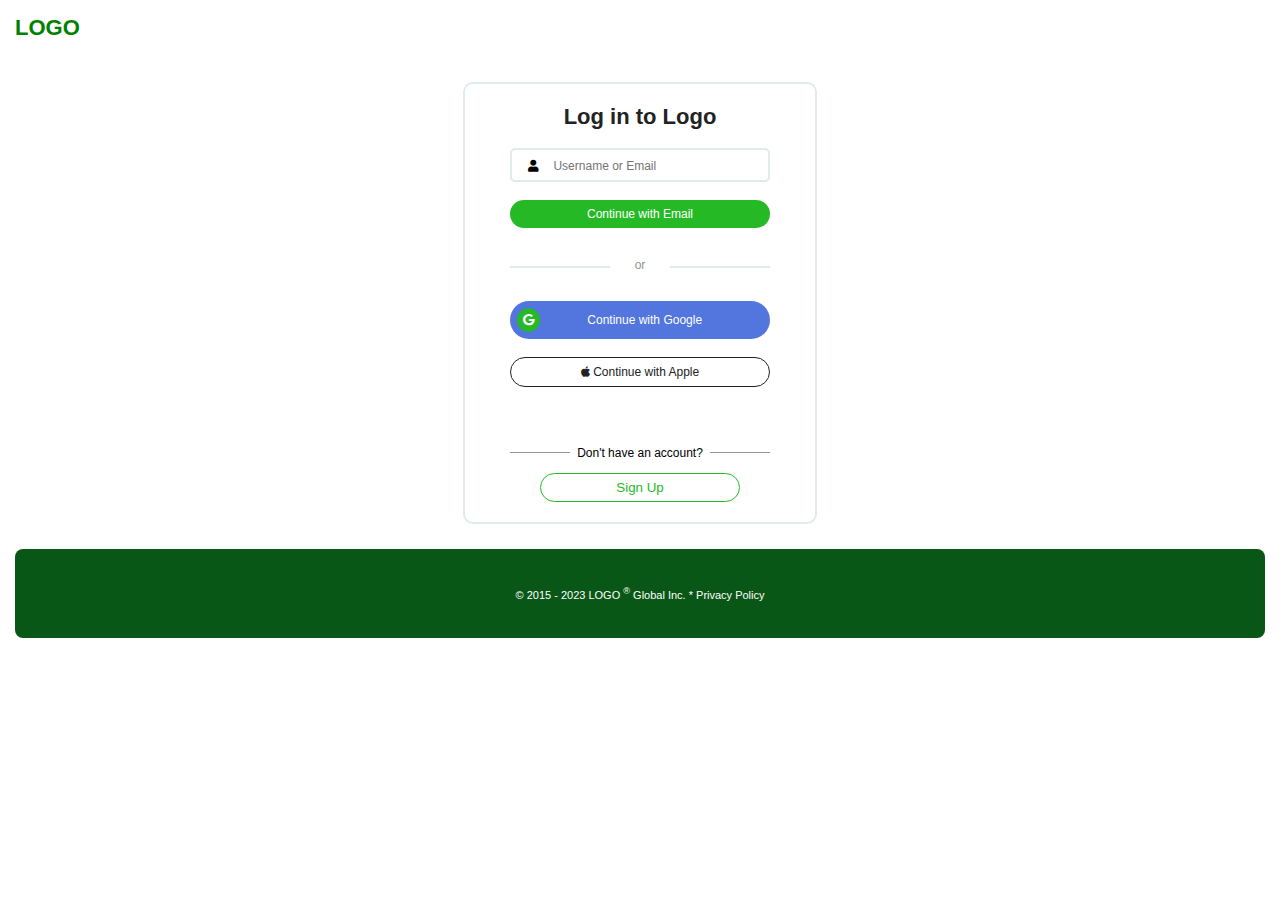
==== login.html @ 353d98f4 "all files commited" ====
<!DOCTYPE html>
<html lang="en">
<head>
    <meta charset="UTF-8">
    <meta http-equiv="X-UA-Compatible" content="IE=edge">
    <meta name="viewport" content="width=device-width, initial-scale=1.0">
    <link rel="stylesheet" href="css/all.min.css">
    <link rel="stylesheet" href="css/fontawesome.min.css">
    <link rel="stylesheet" href="style.css">
    <title>login</title>
</head>
<body>
    <a href="index.html">
        <div class="loginLogo">
            LOGO
        </div>
    </a>
    

    <div class="loginContainer">
        <div class="loginFormContainer">
            <div class="formHead">Log in to Logo</div>
            <form action="" class="loginForm">
                <div class="formInput">
                    <span><i class="fa fa-user"></i></span>
                    <input type="text" placeholder="Username or Email">
                </div>
                <button class="loginSubmit">
                    Continue with Email
                </button>
                <div class="orSec">
                    <div class="hr"></div>
                    <p class="hrpara">or</p>
                    <div class="hr"></div>
                </div>
                <a href="">
                    <div class="googleBtn">
                        <span><i class="fab fa-google"></i></span>
                        Continue with Google
                    </div>
                </a>
                <a href="">
                    <div class="appleBtn">
                        <span><i class="fab fa-apple"></i></span>
                        Continue with Apple
                    </div>    
                </a>
            </form>

            <div class="loginDown">
                <div class="loginDownOne">
                    <div class="loginDownhr"></div>
                    <p>Don't have an account?</p>
                    <div class="loginDownhr"></div>
                </div>
                <div class="loginDownTwo">
                    <a href="signup.html">
                        <button class="loginDownBtn">
                            Sign Up
                        </button>
                    </a>
                </div>
            </div>
        </div>
    </div>

    <div class="loginFooter">
        <p>&COPY; 2015 - 2023 LOGO <sup>&REG;</sup> Global Inc. * Privacy Policy</p>
    </div>
</body>
</html>
---- style.css ----
/* ======================================= */
:root{
    --hevryGreen: #095739;
    --darkGreen: #095716;
    --normalGreen: green;
    --liteGreen:rgb(38, 185, 38);
    --liteBackground: #e0ebeb;
    --lightFont:#959494;
    --darkFont:#222;
}

*{
    margin: 0;
    padding: 0;
    list-style: none;
    box-sizing: border-box;
    text-decoration: none;
    font-family: sans-serif;
}
.contained{
    width: 90%;
    margin: auto;
}
.TopSpace{
    margin-top: 30px;
}
/* ======================================= */

/*
=============
NAVIGATION
=============
*/

/* NAV-ONE */
/* .stikyNav{
    position: static;
    width: 100%;
    height: 20vh;
    margin-bottom: 50px;
    background: #fff;
} */
.navOne{
    display: flex;
    align-items: center;
    justify-content: space-between;
    flex-wrap: wrap;
    z-index: 1000;
    
}
.NavOneContainer{
    display: flex;
    align-items: center;
    position: relative;
    padding: 15px;

}
.NAV_CONTAINER{
    display: flex;
    align-items: center;
    /* position: relative; */
    flex-direction: row;
}
.show_nav{
    transform: translate(0%);
}
#navBar{
    cursor: pointer;
    font-size: 20px;
    margin-right: 10px;
    display: none;
    transition: all 0.6s ease-in;
}
#navBar:hover{
    margin-right: 10px;
    transform: rotate(90deg);
}
#navTimes{
    font-size: 20px;
    cursor: pointer;
    display: none;
}

.navLogo a{
    margin-right: 22px;
    font-size: 22px;
    color: var(--normalGreen);
    font-weight: 600;
    letter-spacing: -1px;
}
.navList a{
    font-size: 12px;
    margin-right: 20px;
    font-weight: 600;
    color: var(--lightFont);
    transition: all 0.5s ease-out;
}
.navList a:hover{
    color: var(--liteGreen);
}
#navicon{
    font-size: 10px;
    transition: all 0.5s ease-in;
}
.navList:hover #navicon{
    transform: rotate(180deg); 
}
/* 
=============
NAV DROP DOWN
=============
*/

/* NAV DROP DOWN ONE */
/* .NAV_CONTAINER{
    display: flex;
    align-items: center;
    justify-content: space-around;
} */
.FTdropdown{
    display: none;
}
#findTalent{
    transition: all 3s ease-in-out;
    transition-delay: 3s;
}
#findTalent:hover .FTdropdown{
    display: block;
} 
.FTdropdownContainer{
    display: flex;
    /* align-items: center; */
    box-shadow: 1px 1px 10px rgba(0, 0, 0, 0.5);
    padding: 10px;
    position: absolute;
    /* top: 20px;
    width: 88.7vw;
    left: 20px; */
    top: 40px;
    width: 98.7vw;
    left: 0;
    background: #fff;
    height: 250px;
    /* margin: auto; */
}
.FTdropDownLeft{
    display: flex;
    flex-direction: column;
}
.FTcontent{
    padding: 10px;
    margin-bottom: 15px;
    cursor: pointer;
    display: flex;
    justify-content: space-between;
    transition: all 0.5s ease-in-out;
}
.FTcontent:hover{
    background: var(--liteBackground);
    border-radius: 5px;
}
.FTContentLeftOne{
    width: 170px;
}
.FTContentLeftOne > h4{
    font-size: 12px;
    color: var(--darkFont);
    font-weight: 700;
    margin-bottom: 5px;
 }
 .FTContentLeftOne > p{
     font-size: 9px;
     color: var(--lightFont);
     font-weight: 500;
 }
 .FTIcon > i{
     color: var(--liteGreen);
     padding: 5px;
     margin-left: 30px;
 }
.vline{
    border-left: 2px solid var(--lightFont);
    height: 220px;
    margin: 0 10px;
} 
.FTright{
    display: none;
}
.FTcontent:hover .FTright{
    display: block;
}
.FTrightContainer{
    /* border: 1px solid red; */
    position: absolute;
    left: 227px;
    width: 50%;
    top: 15px;
    display: flex;
    justify-content: space-between;
    height: 220px;
    padding: 15px;
}



/* 
======
FT ONE
======
 */
.FTone{
    padding: 10px;
    margin: 0 30px;
 }
 .FToneContent{
     display: flex;
     flex-direction: column;
 }
 .FToneContent > h4{
     font-size: 12px;
    color: var(--darkFont);
    font-weight: 700;
    margin-bottom: 10px;
 }
 #ddtm{
     font-size: 5px;
 }
 .FToneContent > p{
     font-size: 9px;
     color: var(--lightFont);
     font-weight: 500;
     margin-bottom: 15px;
 }
 .FToneContent > a{
     font-size: 10px;
     color: blue;
     transition: all 0.5s ease-in-out;
 }
 .FToneContent > a:hover{
     text-decoration: underline;
 }
 .FTTwo{
    padding: 10px;
    /* margin: 0 0 0 30px; */
}
.FTtwoLink{
    font-size: 12px;
    color: var(--lightFont);
    font-weight: 500;
    margin-bottom: 25px;
    transition: all 0.5s ease-in-out;
}



/* 
======
FT TWO
======
 */
.FTtwoContainer{
    position: absolute;
    left: 227px;
    width: 60%;
    top: 15px;
    display: flex;
    justify-content: space-between;
    height: 220px;
    padding: 15px;
}
.FTtwo{
    display: none;
}
.FTcontent:hover .FTtwo{
    display: block;
}
.FTtwoContainer{
    display: flex;
}
.FTtwoDropDownContent{
   padding: 10px;
   margin: 0 30px;
}

.FTtwoDropDownContent > h4{
    font-size: 12px;
   color: var(--darkFont);
   font-weight: 700;
   margin-bottom: 10px;
}
.FTtwoDropDownContent > p{
    font-size: 9px;
    color: var(--lightFont);
    font-weight: 500;
   margin-bottom: 15px;
}
.FTtwoDropDownContent > a{
    font-size: 10px;
    color: blue;
    transition: all 0.5s ease-in-out;
}
.FTtwoDropDownContent > a:hover{
    text-decoration: underline;
}
.FTtwoImgContainer{
    margin-left: 30px;
    display: grid;
    grid-template-columns: repeat(3, 1fr);
    row-gap: 6px;
    column-gap: 15px;
}
.FTtwoItems{
    display: flex;
    flex-direction: column;
    width: 115px;
    height: 98px;
    border-radius: 6px;
    border: 1px solid var(--lightFont);
    
}
.FT_IMG img{
    width: 113px;
    height: 70px;
    border-radius: 6px 6px 0 0;
    object-fit: fill;
}
.FTtwopara{
    font-size: 10px;
    color: var(--lightFont);
    text-align: center;
}



/* 
========
FT THREE
========
 */
.FTthree{
    display: none;
}
#dropThree:hover .FTthree{
    display: block;
}
.FTthreeContentContainer{
    display: flex;
    justify-content: space-between;
    position: absolute;
    left: 227px;
    width: 45%;
    top: 25px;
    padding: 15px 52px;
    height: 150px;
}
.FTthreeContent{
    margin-right: 10px;
}
.FTthreeContent > h4{
    font-size: 12px;
   color: var(--darkFont);
   font-weight: 700;
   margin-bottom: 10px;
}
.FTthreeContent > p{
    font-size: 9px;
    color: var(--lightFont);
    font-weight: 500;
   margin-bottom: 15px;
}
.FTthreeContent > a{
    font-size: 10px;
    color: blue;
    transition: all 0.5s ease-in-out;
}
.FTthreeContent > a:hover{
    text-decoration: underline;
}
.FTthreelinkContainer > .FTthreeLink{
    font-size: 5px;
}


/* NAV DROP DOWN TWO */
.FWmmaincontainer{
    display: none;
}
#findWork:hover .FWmmaincontainer{
    display: block;
}
.FWcontainer{
    display: flex;
    box-shadow: 1px 1px 10px rgba(0, 0, 0, 0.5);
    padding: 10px;
    position: absolute;
    top: 40px;
    width: 98.7vw;
    left: 0;
    background: #fff;
    height: 125px;
}
.FWcontent{
    padding: 5px;
    display: flex;
    align-items: center;
    justify-content: space-around;
}
.FWmainContent{
    margin-right: 30px;
    padding: 10px;
    /* border: 1px solid tan; */
    transition: all 0.6s ease-in-out;
}
.FWmainContent:hover{
    margin-right: 30px;
    padding: 10px;
    background: var(--liteBackground);
    padding: 10px;
    /* border: 1px solid tan; */
    border-radius: 10px;
}
.FWmainContent h1{
    font-size: 10px;
    color: var(--darkFont);
    margin-bottom: 10px;
    font-weight: 700;
}
.FWmainContent p{
    font-size: 10px;
    color: var(--lightFont);
    margin-bottom: 10px;
    font-weight: 500;
}



/* NAV DROP DOWN THREE */
.whyUpwork_container{
    display: none;
}
#whyUpwork:hover .whyUpwork_container{
    display: block;
} 
.WUcontainer{
    display: flex;
    box-shadow: 1px 1px 10px rgba(0, 0, 0, 0.5);
    padding: 10px;
    position: absolute;
    top: 40px;
    width: 98.7vw;
    left: 0;
    background: #fff;
    height: 280px;
}
.WUone{
    padding: 5px;
    margin-right: 20px;
}
.WUonecontent{
    display: grid;
    grid-template-columns: repeat(2, 1fr);
}
.WUmainContent{
    margin: 10px;
    padding: 15px;
    border-radius: 5px;
    transition: all 0.6s ease-in-out;
}
.WUmainContent:hover{
    background: var(--liteBackground);

}
.WUmainContent h1{
    font-size: 12px;
    color: var(--darkFont);
    font-weight: 800;
    margin-bottom: 5px;
}
.WUmainContent p{
    font-size: 10px;
    color: var(--lightFont);
    font-weight: 600;
}
.WUtwo{
    padding: 25px;
}
.WUtwoHead{
    font-size: 12px;
    color: var(--darkFont);
    font-weight: 800;
    margin-bottom: 10px;
}
.WUtwoConten{
    border: 2px solid var(--liteBackground);
    padding: 10px;
    margin: -7px 0;
    border-radius: 5px;
    width: 150%;
    transition: all 0.6s ease-in-out;
}
.WUtwoConten:hover{
    background: var(--liteBackground);
}
.WUtwoConten h5{
    font-size: 9px;
    font-weight: 500;
    color: var(--lightFont);
    margin-bottom: 5px;
}
.WUtwoConten p{
    font-size: 11px;
    font-weight: 500;
    color: var(--lightFont);
}
.WUtwo > a{
    font-size: 9px;
    font-weight: 800;
    color: rgb(45, 117, 206);
    text-decoration: underline;
    transition: all 0.6s ease-in-out;
}
.WUtwo > a:hover{
    text-decoration: none;
}



/* NAV-TWO DROPDOWN */

.navTwoDropDown{
    top: 101px;
    left: 540px;
    color: var(--normalGreen);
    margin-bottom: 5px;
    padding: 10px;
    border-radius: 5px;
    background-color: #fff;
    box-shadow: 1px 1px 10px rgba(0, 0, 0, 0.5);
    position: absolute;
    display: none;
}
/* .navList a{
    font-size: 12px;
    margin-right: 20px;
    font-weight: 600;
    color: var(--lightFont);
    transition: all 0.5s ease-out;
}
.navList a:hover{
    color: var(--liteGreen);
} */
.navTwoList a{
    font-size: 12px;
    margin-right: 20px;
    font-weight: 600;
    color: var(--lightFont);
    transition: all 0.5s ease-out;
}
.navTwoList a:hover{
    color: var(--liteGreen);
}
.navTwoList:hover .navTwoDropDown{
    display: block;
} 
#navTwoicon{
    transition: all 0.6s ease-in-out;
}
.navTwoList:hover #navTwoicon{
    transform: rotate(180deg); 
}
.navTwoDropDownList{
    margin-bottom: 5px;
}
/* 
====================
END OF NAV DROP DOWN
====================
*/


.rightNav{
    padding: 15px;
}
.navBtnlogin{
    background: none;
    border: none;
}
.navBtnlogin a{
    color: var(--lightFont);
    font-weight: 700;
    font-size: 15px;
}
.navBtnSignup{
    margin-left: 15px;
    padding: 10px 20px;
    border: none;
    border-radius: 20px;
    background-color: var(--normalGreen);
    transition: all 0.2s ease-in-out;
}
.navBtnSignup:hover{
    background-color: var(--liteGreen);
}
.navBtnSignup a{
    font-size: 15px;
    color: #fff;
    font-weight: 700;
}


/* NAV-TWO */
.navTwo{
    display: flex;
    align-items: center;
    padding: 15px;
    flex-wrap: wrap;
}

/* NAV-THREE */
.navContent{
    display: flex;
    align-items: center;
    justify-content: center;
    flex-direction: column;
    flex-wrap: wrap;
    margin-top: 20px;

}
.navHead #navHeadH1{
    display: flex;
    align-items: center;
    justify-content: center;
    flex-direction: column;
    flex-wrap: wrap;
    font-family: serif;
}
#navHeadH1{
    font-weight: 600;
    font-size: 80px;
    color: var(--darkFont);
}
.navForm{
    width: 60%;
    margin-top: 20px;
    border: 1px solid #b0bdc4;
    padding: 5px;
    border-radius: 50px;
}
.fa-search{
    color: #5c5959;
}
#navInput{
    outline: none;
    border: none;
    font-size: 17px;
    width: 78.5%;
}
.navFormBtn{
    padding: 10px 20px;
    border: none;
    border-radius: 50px;
    background-color: var(--normalGreen);
}
.navFormBtn:hover{
    background-color: var(--liteGreen);
    transition: all 0.2s ease-in-out;
}
.navFormBtn a{
    font-size: 16px;
    color: #fff;
    font-weight: 700;
}

.lastNavContainer{
    display: flex;
    align-items: center;
    justify-content: space-between; 
}
.lastNavHead{
    font-size: 14px;
    padding: 8px;
    color: var(--lightFont);
    font-weight: 700;
}
.lastNav{
    /* margin-top: 25px; */
    display: flex;
    align-items: center;
    justify-content: space-between;
    flex-wrap: wrap;
}
.lastNavSty > a{
    font-size: 14px;
    padding: 8px;
    color: var(--lightFont);
    border-radius: 15px;
    background-color: var(--liteBackground);
    /* margin: 0 10px 0 10px; */
    margin: 5px;
    font-weight: 700;
}

/*
=============
SECTION ONE
=============
*/
.sectionOne{
    display: flex;
    align-items: center;
    justify-content: space-between;
    flex-wrap: wrap;
    padding: 15px;
    border-radius: 10px;
    background-color: var(--hevryGreen);
}
/* SECTION LEFT */
.secOneLeft{
    padding: 5px;
}
.secOneHead{
    color: #fff;
    font-size: 28px;
    margin-bottom: 20px ;
}
.secOnelist{
    display: flex;
    align-items: center;
    justify-content: space-between;
}
.secOnelist > li img{
    width: 30px;
    height: 30px;
}
#secOnelisticon{
    width: 25px;
    height: 25px;
}
#secOnetext{
    color: #fff;
    font-size: 20px;
    font-weight: 700;
    margin-right: 25px;
}

/* SECTION RIGHT */
.secOneRight{
    padding: 5px;
    display: flex;
    align-items: center;
    justify-content: center;
}
.secOneRightContent{
    display: flex;
    align-items: center;
    justify-content: center;
    flex-direction: column;
    margin-left: 15px;
    flex-wrap: wrap;
}
#secOneImg{
    border-radius: 50%;
    width: 120px;
    height: 120px;
    object-fit: contain;
}
.secOneImgContainer{
    padding: 5px;
    background-color: #d5e0e6;
    border-radius: 15px;
    margin-top: -7px;
}
.secOnePara{
    font-size: 15px;
    color: var(--darkFont);
    font-weight: 700;
}
.fa-star{
    color: var(--liteGreen);
}
.secOneSpan{
    color: var(--lightFont);
}


/*
=============
SECTION TWO
=============
*/
.secTwoHead{
    padding: 10px;
    align-items: center;
    flex-direction: column;
    flex-wrap: wrap;
    margin-bottom: 30px;
}
.secTwoH1{
    font-size: 45px;
    color: var(--darkFont);
    font-family: serif;

}
.secTwoPara{
    font-size: 14px;
    color: #363434;
    font-weight: 700;
    margin-top: 15px;
}
.secTwoParalink{
    color: var(--liteGreen);
}
.secTwoContent{
    width: 95%;
    margin: auto;
    display: grid;
    justify-content: center;
    align-items: center;
    grid-template-columns: repeat(4, 1fr);
    gap: 10px;
    padding: 5px;
}
.secTwoContentBody{
    width: 270px;
    padding: 25px;
    background-color: var(--liteBackground);
    height: 130px;
    border-radius: 5px;
}
.secTwoContentHead{
    color: var(--darkFont);
    font-size: 23px;
}
.secTwoMain{
    display: flex;
    align-items: center;
    margin-top: 20px;
    justify-content: space-between;
}
.secTwoMainPara{
    font-weight: 700;
    color: #8a8e91;
}

/*
=============
SECTION THREE
=============
*/
.sectionThree{
    display: flex;
    align-items: center;
    justify-content: space-between;
    flex-wrap: wrap;
}
.sectionThreeLeft{
    padding: 25px;
    background-color: var(--liteBackground);
    border-radius: 5px;
    display: flex;
    /* align-items: center; */
    flex-direction: column;
    flex-wrap: wrap;
    flex: 3;
}
.sectionThreeLeftHeader{
    font-size: 35px;
    font-weight: 700;
    margin-bottom: 25px;
    position: relative;
}
.sectionThreeLeftHeader > h1{
    font-family: serif;
}
#secThreeLeftIcon{
    color: #484b4d;
    margin-right: 5px;
    font-size: 18px;
}
.sectionThreeLeftContent{
    display: flex;
    margin-bottom: 15px;
}
.sectionThreeLeftContentHead{
    font-size: 28px;
    color: #111;
    margin-bottom: 10px;
}
.sectionThreeLeftContentpara{
    color: #484b4d;
    font-weight: 700;
}
.sectionThreeImg{
    position: absolute;
    left: 565px;
    height: 550px;
}
.sectionThreeRight{
    flex: 2;
    margin-right: 15px;
    background-color: var(--liteGreen);
    padding: 20px;
    border-radius: 5px;
    margin-left: 22px;
}
.sectionThreeContent{
    margin-bottom: 15px;
    padding: 10px;
}
.sectionThreeRightHeader{
    color: #fff;
    font-size: 29px;
    margin: 125px 0 20px 0;
}
.sectionThreeRightContent{
    display: flex;
    flex-wrap: wrap;
}
#sectionThreeRightIcon{
    color: #fff;
    font-size: 22px;
    margin-right: 10px;
}
.sectionThreeRightMaintContent{
    display: flex;
    flex-wrap: wrap;
    flex-direction: column;
    margin-bottom: 10px;
}
.sectionThreeRightContentHead{
    color: #fff;
    font-size: 28px;
    margin-bottom: 5px;
}
.sectionThreeRightContentpara{
    color: #fff;
    font-weight: 600;
    font-size: 18px;
}


/*
=============
SECTION FOUR
=============
*/
.sectionFour{
    background-size: cover;
    object-fit: contain;
    background-position: center;
    background-repeat: no-repeat;
    border-radius: 5px;
    padding: 20px;
    background: linear-gradient(rgba(0, 0, 0, 0.5), rgba(0, 0, 0, 0.8)), url("img/img2.jpg")
}
.sectionFourHead{
    color: #fff;
    font-size: 50px;
    font-weight: 900;
    font-family: serif;
    margin: 15px 15px 30px 15px;

}
.sectionFourPara{
    color: #fff;
    font-weight: 700;
    margin: 15px 15px 30px 15px;
}

.sectionFourLinkContainer{
    display: flex;
    align-items: center;
    /* justify-content: center; */
    flex-wrap: wrap;
}
.sectionFourLinks{
    padding: 18px;
    border-radius: 5px;
    background-image: linear-gradient(rgba(38, 185, 38, 0.5),rgba(49, 218, 43, 0.252));
    width: 370px;
    margin: auto;
    transition: all 0.5s ease-in-out;
    
}
.sectionFourLinks:hover{
    background-color: var(--normalGreen);
    border-radius: 5px;
}
.sectionFourLinksHead{
    color: #fff;
    font-weight: 600;
    font-size: 32px;
    margin-bottom: 10px;
    transition: all 0.5s ease-in-out;
}
.sectionFourLinksPara{
    color: #fff;
    font-weight: 500;
    font-size: 18px;

}
#tm{
    font-size: 9px;
}


/*
=============
SECTION FIVE
=============
*/
.sectionFive{
    display: flex;
    flex-wrap: wrap;
}
#sectionFiveImg{
    width: 700px;
    height: 420px;
}
.sectionFiveAside{
    display: flex;
    flex-direction: column;
    flex-wrap: wrap;
    background-color: #245abf;
    padding: 0 19px;
    height: 420px;
}
.sectionFiveAsideTop{
    margin-bottom: 140px;
}
.sectionFiveAsideHead{
    font-weight: 900;
    font-size: 50px;
    font-family: serif;
    color: #fff;
    margin-bottom: 18px;
}
.sectionFiveAsidePara{
    color: #fff;
    font-weight: 500;
    font-size: 18px;
}

.sectionFiveAsideBottom{
    display: flex;
    justify-content: space-between;
    flex-wrap: wrap;
    margin-top: 10px;
}
.sectionFiveAsideBottomPara{
    margin-right: 25px;
    color: #fff;
    font-weight: 500;
    font-size: 18px;

}
.sectionFiveButton{
    padding: 12px;
    border: 1px solid #fff;
    border-radius: 20px;
    background: #fff;
    margin: 10px 0;
    width: 180px;
    text-align: center;
    transition: all 0.6s ease-in-out;
}
.sectionFiveButton:hover{
    background: var(--liteBackground);
}
.sectionFiveButton > a{
    font-weight: 600;
    color: #245abf;
}


/*
===============
SLIDER SECTION
=============== 
*/
.sliderSectionHeadr{
    font-size: 50px;
    color: var(--darkFont);
    font-family: serif;
    margin-bottom: 30px;
}
.sectionFiveContentContainer{
   display: flex;
   justify-content: space-between;
}
.sectionFiveContentOne{
    background: var(--hevryGreen);
    border-radius: 10px;
    padding: 15px;
    width: 560px;
}
.sectionFiveContentTwo{
    background: rgb(164, 55, 15);
    border-radius: 10px;
    padding: 15px;
    width: 560px;
}
.sectionFiveContentHead{
    display: flex;
    margin-bottom: 20px;
}
.sectionFiveLogo{
    margin-left: 5px;
    color: #fff;
    font-size: 35px;
}
/* .sectionFiveContentTop{

} */
.sectionFiveContentTop > q{
    color: #fff;
    font-size: 25px;
    font-weight: 700;
    font-family: serif;
}
.sectionFivePara{
    margin-top: 12px;
    color: var(--lightFont);
    font-weight: 600;
    font-size: 14px;
}
.sectionFiveContentBottom{
    margin-top: 50px;
}
.sectionFiveContentResult{
    color: var(--lightFont);
    font-weight: 600;
    font-size: 14px;
    margin-bottom: 10px;
}
.sectionFiveBottomContainer{
    display: flex;
    align-items: center;
    /* justify-content: start; */
    flex-wrap: wrap;
    margin-top: 20px;
}
.sectionFiveBottomContent{
    margin-right: 35px;
}
.sectionFiveBottomContent > h1{
    color: #fff;
    font-size: 22px;
}
.sectionFiveBottomContent > p{
    color: var(--lightFont);
    font-weight: 600;
    font-size: 14px;
    margin-top: 10px;
}

/*
=============== 
UKRAINE SUPPORT
===============
*/
.support{
    background: var(--liteBackground);
    border-radius: 5px;
    display: flex;
    align-items: center;
    justify-content: space-between;
    padding: 15px;
}
.supportHeader{
    font-size: 50px;
    font-weight: 700;
    font-family: serif;
    margin-bottom: 12px;
    color: var(--darkFont);
}
.supportPara{
    color: var(--lightFont);
    font-weight: 600;
    margin-bottom: 25px;

}
#supportBtn{
    padding: 10px 16px;
    border-radius: 20px;
    background: var(--liteBackground);
    border: 2px solid var(--normalGreen);
    color: var(--normalGreen);
    font-weight: 600;
    cursor: pointer;
    transition: all 0.5s ease-in-out;
}
#supportBtn:hover{
    background: #fff;
}


/*
=============== 
SKILL SECTION
===============
*/
.skillsSection{
    display: flex;
    justify-content: center;
}
.skill_left{
    width: 300px;
    padding: 10px;
    position: relative;
}
.skillHead{
    font-size: 30px;
    color: var(--lightFont);
    font-weight: 700;
    margin-bottom: 10px;
    cursor: pointer;
    transition: all 0.6s ease-in-out;
}
.skillHead:hover{
    color: var(--liteGreen);
}
#skilltm{
    font-size: 9px;
}

.skill_right{
    display: flex;
    flex-direction: column;
}
.skillContainer{
    display: grid;
    grid-template-columns: repeat(2, 1fr);
    row-gap: 15px;
    column-gap: 30px;
    padding: 10px;
    /* margin-left: 20px; */
}
.skillLink{
    /* margin-left: 20pxpx; */
    font-size: 19px;
    font-weight: 500;
    color: var(--lightFont);
    transition: all 0.6s ease-in-out;
}
.skillLink:hover{
    color: var(--liteGreen);
    text-decoration: underline;
}

#skillOneContainer{
    /* display: block; */
    visibility: hidden;
}
#skillTwoContainer{
    /* display: none; */
    visibility: visible;
    position: absolute;
}
#skillThreeContainer{
    /* display: none; */
    position: absolute;
    visibility: hidden;
}
#skillFourContainer{
    position: absolute;
    visibility: hidden;
}
.skillShow{
    visibility: visible;
}


/*
=============== 
FOOTER SECTION
===============
*/
.footerContainer{
    background: var(--darkGreen);
    padding: 20px 0;
}
.footerTop{
    display: flex;
    justify-content: space-between;
    flex-wrap: wrap;
    margin-bottom: 50px;
}
.footerHead{
    color: #fff;
    font-size: 19px;
    margin-bottom: 10px;
    font-weight: 700;
}
.footerLink a{
    color: #fff;
    font-size: 15px;
    /* margin-top: 16px; */
    font-weight: 500;
    transition: all 0.6s ease-in-out;
}
.footerLink a:hover{
    text-decoration: underline;
}
.footerBottomUp{
    display: flex;
    justify-content: space-between;
    flex-wrap: wrap;
}
.footerBottomUpContent{
    display: flex;
    margin-bottom: 5px;
}
.footerIcons{
    margin-left: 30px;
}
.footerIcons a{
    color: #fff;
    border: 1px solid #fff;
    padding: 6px 9px;
    margin-left:10px;
    border-radius: 50%;
}
.footerBottomDown{
    margin-top: 5px;
    display: flex;
    align-items: center;
}
.footerBottomDownContent{
    color: #fff;
    font-weight: 500;
    font-size: 14px;
}
.footerVr{
    border-left: 2px solid var(--lightFont);
    height: 30px;
    margin: 0 13px;
}
.footerBottomDownLinks{
    display: flex;
    flex-wrap: wrap;
    flex-direction: row;
}
.footerBottomDownLinks > h4 a{
    color: #fff;
    margin-left: 15px;
    font-weight: 500;
    font-size: 14px;
}
.footerBottomDownLinks > h4 a:hover{
    text-decoration: underline;
}



/* 
===========
LOGIN PAGE
===========
*/

.loginLogo{
    color: var(--normalGreen);
    font-weight: 600;
    font-size: 22px;
    padding: 15px;
    margin-bottom: 16px;
}
.loginContainer{
    padding: 10px;
    /* height: 100vh; */
    /* width: 100vw; */
    display: flex;
    align-items: center;
    flex-direction: column;
}
.loginFormContainer{
    padding: 20px 45px;
    display: flex;
    align-items: center;
    flex-direction: column;
    justify-content: center;
    /* width: 35%; */
    border: 2px solid var(--liteBackground);
    border-radius: 10px;
}
.formHead{
    color: var(--darkFont);
    margin-bottom: 18px;
    font-weight: 700;
    font-size: 22px;
}
.formInput{
    border: 2px solid var(--liteBackground);
    margin-bottom: 18px;
    border-radius: 5px;
    padding: 6px;
    width: 260px;
}
.fa-user{
    font-size: 12px;
    margin: 0 10px;
}
.formInput > input{
    font-size: 12px;
    outline: none;
    border: none;
    width: 80%;
}
.loginSubmit{
    background: var(--liteGreen);
    color: #fff;
    border-radius: 50px;
    border: none;
    padding: 7px;
    width: 260px;
    font-size: 12px;
    margin-bottom: 18px;
    cursor: pointer;
}
.orSec{
    display: flex;
    align-items: center;
    justify-content: space-between;
    margin-bottom: 18px;
}
.hr{
    border-bottom: 2px solid var(--liteBackground);
    padding: 10px;
    margin-bottom: 15px;
    width: 100px;
}
.hrpara{
    font-size: 12px;
    color: var(--lightFont);
}
.googleBtn{
    background: rgb(82, 117, 222);
    color: #fff;
    border-radius: 50px;
    border: none;
    padding: 7px;
    width: 260px;
    font-size: 12px;
    margin-bottom: 18px;
}
.fa-google{
    margin-right: 44px;
    padding: 5px;
    border-radius: 50px;
    background: var(--liteGreen);
    border: 1px solid var(--liteGreen);
}
.appleBtn{
    background: #fff;
    color: var(--darkFont);
    border-radius: 50px;
    border: none;
    padding: 7px;
    width: 260px;
    font-size: 12px;
    border: 1px solid var(--darkFont);
    text-align: center;
}
.loginDown{
    margin-top: 45px;

}
.loginDownOne{
    display: flex;
    align-items: center;
    justify-content: space-between;
}
.loginDownhr{
    border-bottom: 1px solid var(--lightFont);
    padding: 10px;
    margin-bottom: 20px;
    width: 60px;
}
.loginDownOne > p{
    font-size: 12px;
    margin: 0 7px;
}
.loginDownTwo{
    /* align-items: center; */
    display: flex;
    justify-content: center;
}
.loginDownBtn{
    padding: 6px 10px;
    background: #fff;
    border: 1px solid var(--liteGreen);
    color: var(--liteGreen);
    text-align: center;
    width: 200px;
    border-radius: 50px;
    cursor: pointer;
}
.loginFooter{
    padding: 37px;
    background: var(--darkGreen);
    margin: 15px;
    display: flex;
    align-items: center;
    justify-content: center;
    border-radius: 8px;
}
.loginFooter > p{
    font-size: 11px;
    color: #fff;
}
















/* 
=================================================================================================
                                        MEDIA QUERY
=================================================================================================
*/

/* 
============
SMALL SCREEN
============
*/
@media screen and (max-width: 479px) {
     /* 
    ===========
    NAVIGATION
    ===========
    */
    /* FT ONE */
    /* .FTdropdownContainer{
        bottom: 20px;
    } */


    
    #navHeadH1{
        font-size: 10px;
        font-weight: 200;

    }
    .navForm{
        width: 50%;
    }
    #navInput{
        width: 0%;
    }
}


/* 
============
MEDIUM SCREEN
============
*/
@media screen and (max-width: 770px) {
    /* 
    ===========
    NAVIGATION
    ===========
    */
    #navBar{
        display: block;
        position: relative;
    }
    #navBar:hover{
        margin-right: 10px;
        /* display: none; */
        /* transform: rotate(90deg); */
    }
    .navList a{
        font-size: 25px;
    }
    #navicon{
        font-size: 25px;
    }
    .NavOneContainer{
        display: flex;
        align-items: center;
        position: relative;
        padding: 15px;
    
    }
    .NAV_CONTAINER{
        display: flex;
        align-items: center;
        justify-content: space-around;
        position: absolute;
        flex-direction: column;
        box-shadow: 2px 2px 5px rgba(0, 0, 0, 0.49);
        top: 57px;
        height: 90vh;
        width: 100vw;
        background: #fff;
        transform: translateX(-120%);
        margin-left: -33px;
    }
    .show_nav{
        transition: all 0.6s ease-in-out;
        transform: translateX(0%);
    }
    .hide_nav{
        transform: translateX(-120%);
        transition: all 0.6s ease-out;
    }
    /* FT ONE */
    .FTdropdownContainer{
        top: 80px;
    }
    .FTcontent{
        padding: 10px;
        /* margin-bottom: 15px; */
        cursor: pointer;
        display: flex;
        justify-content: space-around;
        transition: all 0.5s ease-in-out;
    }

    .FTContentLeftOne > h4{
        font-size: 10px;
        color: var(--darkFont);
        font-weight: 600;
        margin-bottom: 5px;
     }
     .FTContentLeftOne > p{
         font-size: 9px;
         color: var(--lightFont);
         font-weight: 500;
     }
     .FTIcon{
        margin-left: -10px;
        font-size: 10px;
     }
     .FTIcon > i{
         color: var(--liteGreen);
         padding: 5px;
         margin-left: 10px;
     }
     .vline{
        border-left: 2px solid var(--lightFont);
        height: 220px;
        margin: 0 5px;
    } 
    .FTright{
        margin-left: -20px;
    }
    .FToneContent a{
        font-size: 7px;
        
    }
   
    .FTrightContainer{
        /* border: 1px solid red; */
        position: absolute;
        left: 190px;
        width: 50%;
        top: 15px;
        display: flex;
        /* align-items: center; */
        /* justify-content: space-between; */
        height: 220px;
        padding: 5px;
    }
    .FTTwo{
        display: grid;
        grid-template-columns: repeat(2, 1fr);
        row-gap: 2px;
        column-gap: 5px;
    }
    .FTTwo .FTtwoLink{
        font-size: 8px;
        word-spacing: -2px;
        line-height: -5px;
    } 


    /* FT TWO */
    .FTtwoContainer{
        position: absolute;
        left: 190px;
        width: 60%;
        top: 15px;
        display: flex;
        justify-content: space-between;
        height: 220px;
        padding: 5px;
    }
    .FTtwoDropDownContent > h4{
        font-size: 10px;
        color: var(--darkFont);
        font-weight: 600;
        margin-bottom: 5px;
    }
    .FTtwoDropDownContent > p{
        font-size: 9px;
        color: var(--lightFont);
        font-weight: 500;
       margin-bottom: 5px;
    }
    .FTtwoDropDownContent > a{
        font-size: 7px;
    }
    .FTtwoImgContainer{
        margin-left: -15px;
        display: grid;
        grid-template-columns: repeat(1, 1fr);
        row-gap: 2px;
        column-gap: 5px;
    }
    .FTtwoItems{
        display: flex;
        flex-direction: column;
        align-items: center;
        justify-content: center;
        width: 110px;
        height: 35px;
        border-radius: 6px;
        transition: all 0.6s ease-in-out;
    }
    .FTtwoItems:hover{
        background: var(--liteBackground);
    }
    .FT_IMG img{
        display: none;
    }
    .FTtwopara{
        font-size: 10px;
        color: var(--lightFont);
        text-align: center;
    }
    /* FT THREE */
    .FTthreeContentContainer{
        /* display: flex; */
        /* justify-content: space-between; */
        /* position: absolute; */
        /* left: 150px; */
        /* width: 45%; */
        /* top: 25px; */
        /* padding: 15px 52px; */
        /* height: 150px; */
        position: absolute;
        left: 213px;
        width: 60%;
        top: 15px;
        display: flex;
        justify-content: space-between;
        height: 220px;
        padding: 5px;
        /* border: 1px solid orangered; */
        padding: 15px 20px;
    }
    .FTthreeContent > h4{
        font-size: 10px;
        color: var(--darkFont);
        font-weight: 600;
        margin-bottom: 5px;
    }
    .FTthreeContent > p{
        font-size: 9px;
        color: var(--lightFont);
        font-weight: 500;
        margin-bottom: 5px;
        /* padding: 2px; */
    }
    .FTthreeContent > a{
        font-size: 7px;
    }
    #FTthreelinkContainer{
        display: flex;
        /* grid-template-columns: repeat(1, 1fr);
        row-gap: 5px; */
        /* align-items: center; */
        /* justify-content: center; */
        flex-direction: column;
        margin: 0 20px 0 10px;

    }
    #FTthreeLink{
        font-size: 9px;
        
    }


    /* NAV DROP DOWN TWO */
    .FWcontainer{
        top: 220px;
    }

    /* NAV DROP DOWN THREE */
    .WUcontainer{
        top: 60px;
    }
    .WUone{
        padding: 5px;
        margin-right: 10px;
    }
    .WUonecontent{
        display: grid;
        grid-template-columns: repeat(1, 1fr);
    }
    .WUmainContent{
        margin: -2px;
        padding: 10px;
        border-radius: 5px;
    }
    .WUmainContent h1{
        font-size: 9px;
        color: var(--darkFont);
        font-weight: 800;
        margin-bottom: 2px;
    }
    .WUmainContent p{
        font-size: 9px;
        color: var(--lightFont);
        /* font-weight: 600; */
    }

    .WUtwoHead{
        font-size: 9px;
        color: var(--darkFont);
        font-weight: 800;
        margin-bottom: 9px;
    }
    .WUtwoConten{
        border: 2px solid var(--liteBackground);
        padding: 10px;
        border-radius: 5px;
        width: 90%;
    }
    .WUtwoConten h5{
        font-size: 8px;
        margin-bottom: 2px;
    }
    .WUtwo > a{
        font-size: 9px;
        font-weight: 500;
       
    }
    /* NAV-TWO DROPDOWN */

    .navTwoDropDown{
        top: 111px;
        left: 240px;
    }
    







    .navBtnlogin a{
        color: var(--lightFont);
        font-weight: 700;
        font-size: 10px;
    }
    .navBtnSignup{
        padding: 5px 10px;
        border: none;
        border-radius: 30px;
    }
    .navBtnSignup a{
        font-size: 10px;
    }
    #navHeadH1{
        font-weight: 400;
        font-size: 50px;
        color: var(--darkFont);
    }

    .navForm{
        width: 90%;
        margin-top: 20px;
        border: 1px solid #b0bdc4;
        padding: 5px;
        border-radius: 50px;
    }
    #navInput{
        outline: none;
        border: none;
        font-size: 11px;
        width: 76%;
    }
    .navFormBtn{
        padding: 5px 10px;
        border: none;
        border-radius: 50px;
        background-color: var(--normalGreen);
    }
    .navFormBtn a{
        font-size: 9px;
        color: #fff;
        font-weight: 500;
    }
    .lastNavSty > a{
        font-size: 11px;
        padding: 8px;
        color: var(--lightFont);
        border-radius: 15px;
        background-color: var(--liteBackground);
        font-weight: 500;
    }

     /* 
    ===========
    SECTION ONE
    ===========
    */
    .secOneHead{
        color: #fff;
        font-size: 20px;
        /* margin-bottom: 20px ; */
    }
    #secOnelisticon{
        width: 18px;
        height: 18px;
    }
    #secOnetext{
        color: #fff;
        font-size: 18px;
        font-weight: 500;
        margin-right: 15px;
    }
    .secOnelist > li img{
        width: 25px;
        height: 25px;
    }
    #secOneImg{
        border-radius: 50%;
        width: 100px;
        height: 100px;
        object-fit: contain;
    }

      /* 
    ===========
    SECTION TWO
    ===========
    */
    .secTwoH1{
        font-size: 35px;
        color: var(--darkFont);
        font-family: serif;
        font-weight: 500;
    }
    .secTwoPara{
        font-size: 14px;
        color: #363434;
        font-weight: 500;
        /* margin-top: 15px; */
    }
    .secTwoParalink{
        color: var(--liteGreen);
        font-weight: 500;
        font-size: 14px;
    }
    .secTwoContent{
        width: 95%;
        margin: auto;
        display: grid;
        justify-content: center;
        align-items: center;
        grid-template-columns: repeat(2, 1fr);
        gap: 10px;
        padding: 5px;
    }
    .secTwoContentBody{
        width: 200px;
        padding: 19px;
        background-color: var(--liteBackground);
        height: 100px;
        border-radius: 5px;
    }
    .secTwoContentHead{
        color: var(--darkFont);
        font-size: 13px;
    }
    .secTwoMainPara{
        font-weight: 600;
        color: #8a8e91;
        font-size: 11px;
    }

      /* 
    ===========
    SECTION THREE
    ===========
    */
    .sectionThreeLeft{
        margin-bottom: 10px;
    }
    .sectionThreeLeftHeader{
        font-size: 25px;
        font-weight: 500;
        margin-bottom: 25px;
    }
    #secThreeLeftIcon{
        color: #484b4d;
        margin-right: 5px;
        font-size: 12px;
    }
    .sectionThreeLeftContentHead{
        font-size: 19px;
        color: #111;
        margin-bottom: 10px;
    }
    .sectionThreeLeftContentpara{
        font-size: 13px;
    }

    /* SECTION THREE IMAGE */
    .sectionThreeImg{
        /* display: none; */
        left: 139px;
        height: 300px;
    }

    .sectionThreeRightHeader{
        color: #fff;
        font-size: 25px;
        margin: 95px 0 20px 0;
    }
    #sectionThreeRightIcon{
        color: #fff;
        font-size: 12px;
        margin-right: 10px;
    }
    .sectionThreeRightContentHead{
        color: #fff;
        font-size: 25px;
        margin-bottom: 5px;
    }
    .sectionThreeRightContentpara{
        color: #fff;
        font-weight: 600;
        font-size: 13px;
    }
       /* 
    ===========
    SECTION FOUR
    ===========
    */
    .sectionFourHead{
        color: #fff;
        font-size: 35px;
        font-weight: 600;
        font-family: serif;
    }
    .sectionFourPara{
        color: #fff;
        font-weight: 500;
        font-size: 13px;
    }
    .sectionFourLinks{
        padding: 12px;
        border-radius: 5px;
        background-image: linear-gradient(rgba(38, 185, 38, 0.5),rgba(49, 218, 43, 0.252));
        width: 290px;
        margin-bottom: 15px;
        transition: all 0.5s ease-in-out;
    }
    .sectionFourLinks:hover{
        background-color: var(--normalGreen);
    }
    .sectionFourLinksHead{
        color: #fff;
        font-weight: 500;
        font-size: 28px;
        margin-bottom: 10px;
    }
    .sectionFourLinksPara{
        color: #fff;
        font-weight: 500;
        font-size: 13px;
    }
    #tm{
        font-size: 5px;
    }
         /* 
    ===========
    SECTION FIVE
    ===========
    */
    #sectionFiveImg{
        width: 430px;
        height: 320px;
    }
    .sectionFiveAside{
        width: 430px;
        height: 280px;
    }
    .sectionFiveAsideTop{
        margin-bottom: 50px;
    }
    .sectionFiveAsideHead{
        font-size: 35px;
        margin-bottom: 10px;
    }
    .sectionFiveAsidePara{
        color: #fff;
        font-weight: 500;
        font-size: 13px;
    }
    .sectionFiveAsideBottomPara{
        margin-right: 25px;
        color: #fff;
        font-weight: 500;
        font-size: 13px;
    }
    .sectionFiveButton{
        padding: 10px;
        border: 1px solid #fff;
        border-radius: 20px;
        background: #fff;
        margin: 15px 0;
        width: 150px;
        text-align: center;
    }
    .sectionFiveButton:hover{
        background: var(--liteBackground);
    }
    .sectionFiveButton > a{
        font-weight: 500;
        color: #245abf;
        font-size: 13px;
    }

        /*
    ===============
    SLIDER SECTION
    =============== 
    */
    .sliderSectionHeadr{
        font-size: 35px;
        color: var(--darkFont);
        font-family: serif;
        margin-bottom: 30px;
        font-weight: 500;
    }
    .sectionFiveContentContainer{
        display: grid;
        place-self: center;
        grid-template-columns: repeat(1, 1fr);
    }
    .sectionFiveContentOne{
        background: var(--hevryGreen);
        border-radius: 10px;
        padding: 10px;
        width: 430px;
        margin-bottom: 10px;
    }
    .sectionFiveContentTwo{
        background: rgb(164, 55, 15);
        border-radius: 10px;
        padding: 10px;
        width: 430px;
    }
    #sectionFiveLogoimg{
        width: 30px;
        height: 30px;
    }
    .sectionFiveLogo{
        margin-left: 5px;
        color: #fff;
        font-size: 25px;
    }
    .sectionFiveContentTop > q{
        font-size: 20px;
        font-weight: 600;
    }
    .sectionFivePara{
        margin-top: 12px;
        font-weight: 500;
        font-size: 12px;
    }
    .sectionFiveContentBottom{
        margin-top: 30px;
    }
    .sectionFiveContentResult{
        font-weight: 500;
        font-size: 12px;
        margin-bottom: 8px;
    }
    .sectionFiveBottomContent > h1{
        color: #fff;
        font-size: 20px;
    }
    .sectionFiveBottomContent > p{
        color: var(--lightFont);
        font-weight: 500;
        font-size: 12px;
        margin-top: 8px;
    }

    /* 
    ===============
    UKRAINE SUPPORT
    ===============
    */
    .supportHeader{
        font-size: 35px;
        color: var(--darkFont);
        font-family: serif;
        /* margin-bottom: 30px; */
        font-weight: 500;
    }
    .supportPara{
        font-weight: 500;
        font-size: 12px;
    }
    #supportBtn{
        font-size: 12px;
    }


        /*
    =============== 
    SKILL SECTION
    ===============
    */
    .skillHead{
        font-size: 20px;
        font-weight: 500;
    }
    #skilltm{
        font-size: 5px;
    }
    .skillContainer{
        display: grid;
        grid-template-columns: repeat(2, 1fr);
        row-gap: 5px;
        column-gap: 10px;
        /* padding: 10px; */
        /* margin-left: 20px; */
    }
    .skillLink{
        font-size: 12px;
    }


        /*
    =============== 
    FOOTER SECTION
    ===============
    */
    .footerTop{
        display: grid;
        grid-template-columns: repeat(2, 1fr);
        row-gap: 10px;
    }
    .footerHead{
        font-size: 15px;
        margin-bottom: 5px;
        font-weight: 800;
    }
    .footerLink a{
        font-size: 11px;
    }
    .footerBottomUp{
        display: flex;
        /* justify-content: space-between;
        flex-wrap: wrap; */
        flex-direction: column;
    }
    .footerIcons{
        margin-bottom: 10px;
    }
    .footerIcons a{
        font-size: 11px;
    }
    .footerBottomDownContent{
        font-size: 11px;
    }
    .footerBottomDownLinks > h4 a{
        font-size: 11px;
    }
}



/* 
============
LARGE SCREEN
============
*/
/* @media screen and (max-width: 1340px) {
    .navForm{
        width: 34%;
        margin-top: 20px;
        border: 1px solid #b0bdc4;
        padding: 5px;
        border-radius: 50px;
    }
    #navInput{
        outline: none;
        border: none;
        font-size: 14px;
        width: 68.5%;
    }
    .navFormBtn{
        padding: 5px 10px;
        border: none;
        border-radius: 50px;
        background-color: var(--normalGreen);
    }
    .navFormBtn:hover{
        background-color: var(--liteGreen);
        transition: all 0.2s ease-in-out;
    }
    .navFormBtn a{
        font-size: 11px;
        color: #fff;
        font-weight: 500;
    }
} */
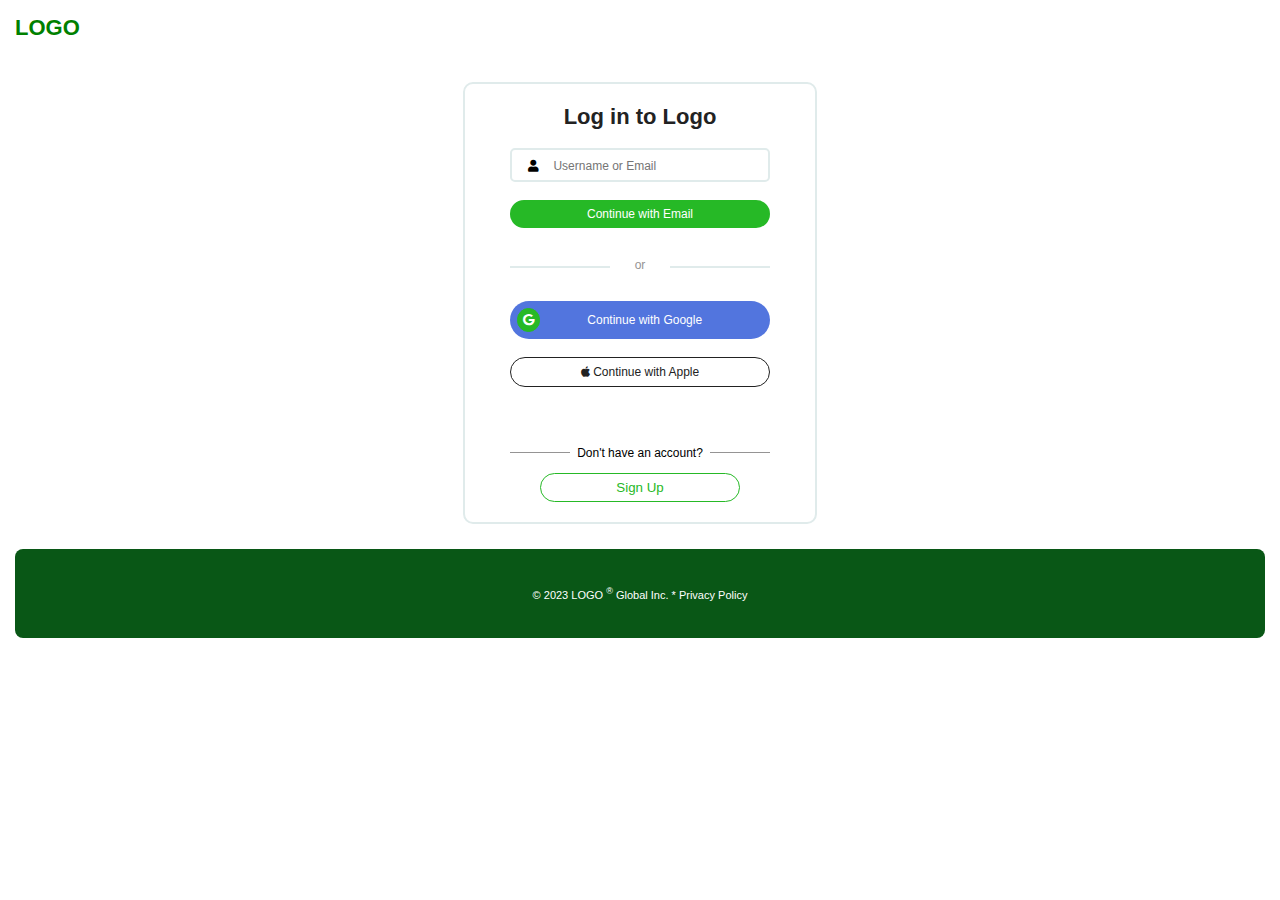
==== commit 2b34e9b7: "back to top added to upwork clone project" ====
--- a/login.html
+++ b/login.html
@@ -65,7 +65,7 @@
     </div>
 
     <div class="loginFooter">
-        <p>&COPY; 2015 - 2023 LOGO <sup>&REG;</sup> Global Inc. * Privacy Policy</p>
+        <p>&COPY; 2023 LOGO <sup>&REG;</sup> Global Inc. * Privacy Policy</p>
     </div>
 </body>
 </html>--- a/style.css
+++ b/style.css
@@ -1270,6 +1270,33 @@
     visibility: visible;
 }
 
+/*
+=============== 
+TOTOP SECTION
+===============
+*/
+.TotopContainer{
+    position: fixed;
+    left: 1265px;
+    bottom: 20px;
+    width: 50px;
+    text-align: center;
+    padding: 10px;
+    border-radius: 4px;
+    background: var(--liteGreen);
+    border: 2px solid #fff;
+    display: none;
+}
+.showtoTop{
+    transition: all 0.6s ease-in-out;
+    display: block;
+}
+.TotopContainer .fa-arrow-up{
+    color: #fff;
+    font-size: 22px;
+}
+
+
 
 /*
 =============== 
@@ -2253,8 +2280,25 @@
         font-size: 12px;
     }
 
-
-        /*
+    /*
+    =============== 
+    TOTOP SECTION
+    ===============
+    */
+    .TotopContainer{
+        position: fixed;
+        left: 420px;
+        bottom: 20px;
+        width: 50px;
+        padding: 5px;
+    }
+    .TotopContainer .fa-arrow-up{
+        color: #fff;
+        font-size: 19px;
+    }
+
+
+    /*
     =============== 
     FOOTER SECTION
     ===============
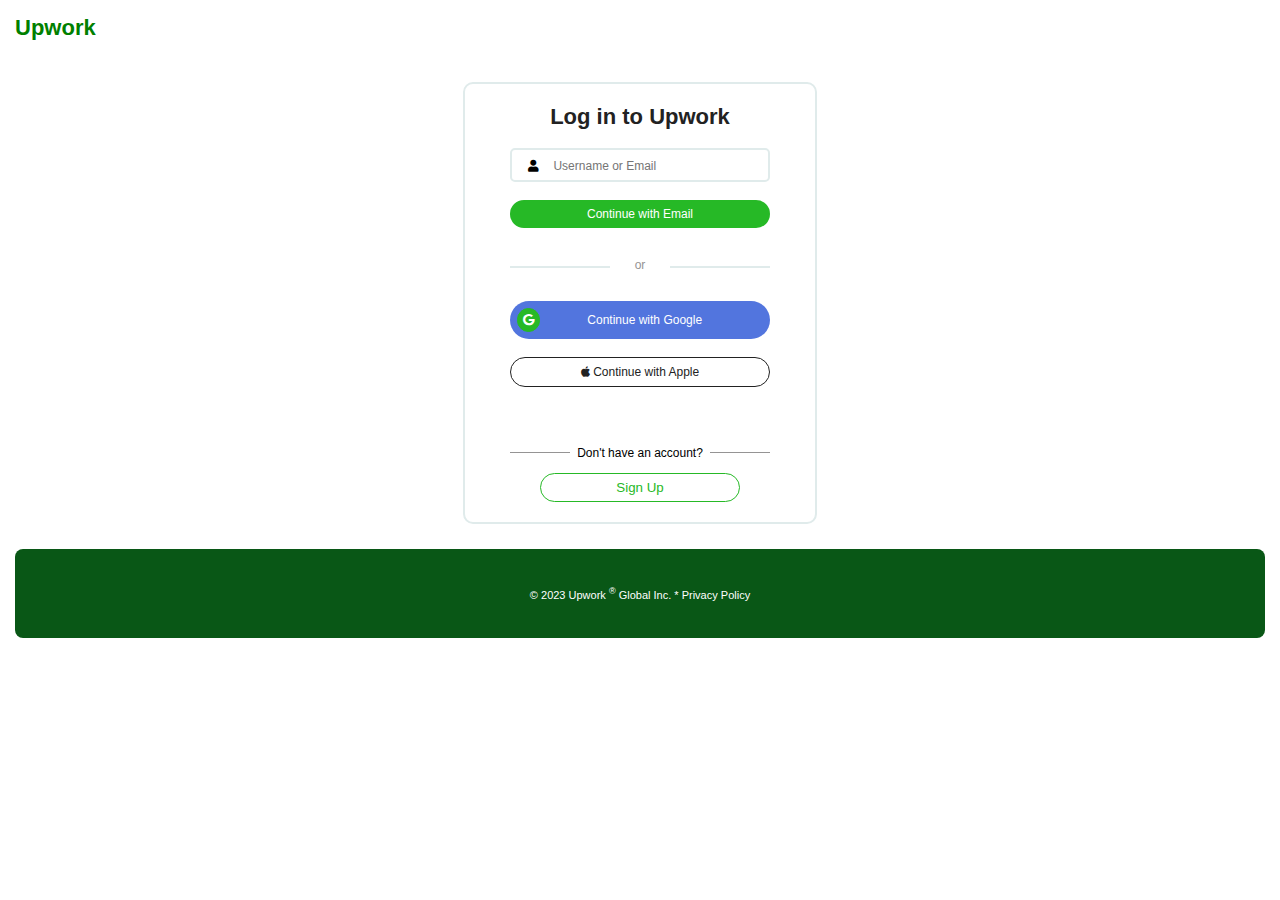
==== commit 4a7a83d7: "index.html and login.html modified" ====
--- a/login.html
+++ b/login.html
@@ -12,14 +12,14 @@
 <body>
     <a href="index.html">
         <div class="loginLogo">
-            LOGO
+            Upwork
         </div>
     </a>
     
 
     <div class="loginContainer">
         <div class="loginFormContainer">
-            <div class="formHead">Log in to Logo</div>
+            <div class="formHead">Log in to Upwork</div>
             <form action="" class="loginForm">
                 <div class="formInput">
                     <span><i class="fa fa-user"></i></span>
@@ -65,7 +65,7 @@
     </div>
 
     <div class="loginFooter">
-        <p>&COPY; 2023 LOGO <sup>&REG;</sup> Global Inc. * Privacy Policy</p>
+        <p>&COPY; 2023 Upwork <sup>&REG;</sup> Global Inc. * Privacy Policy</p>
     </div>
 </body>
 </html>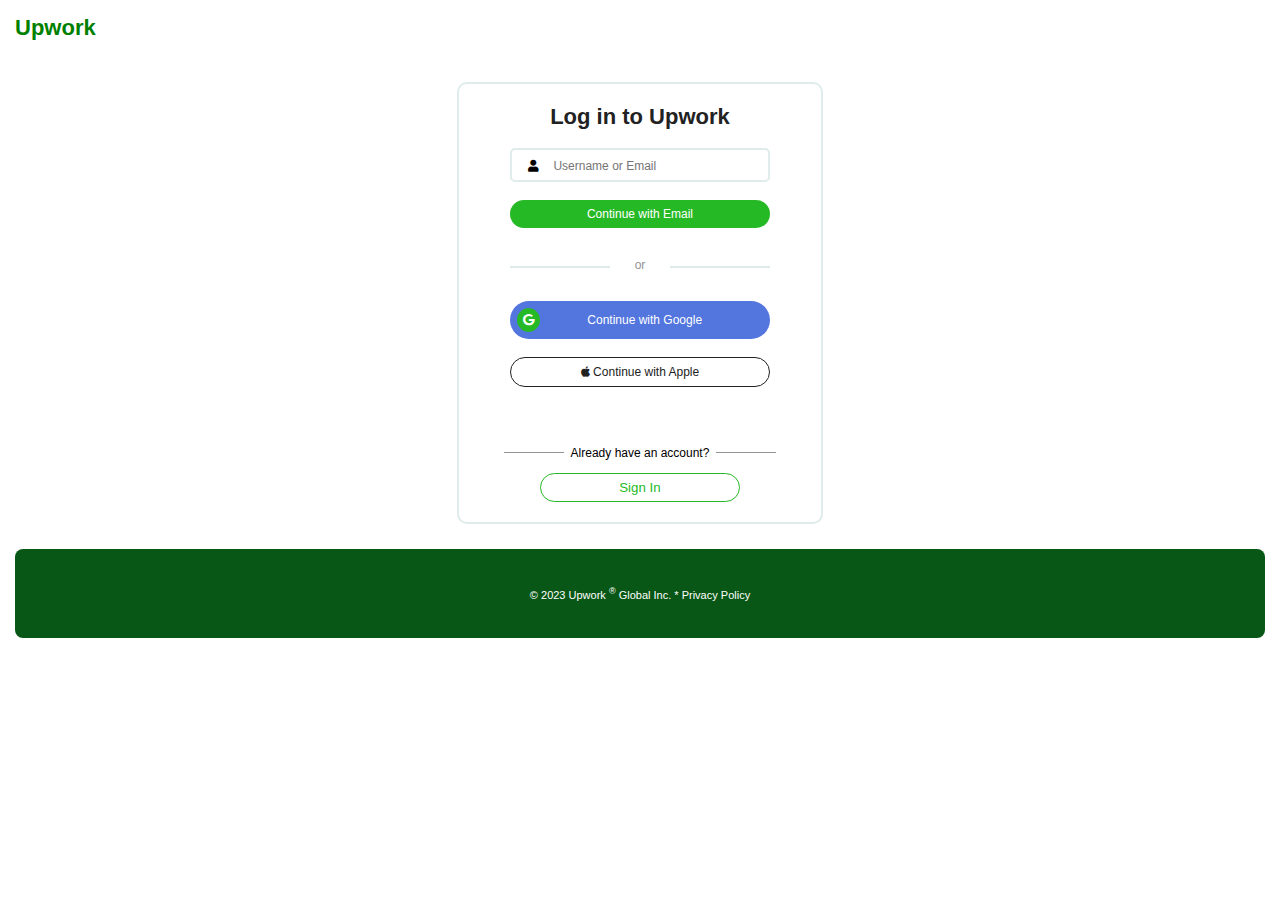
==== commit 67c6d5bc: "skill section still giving me problem" ====
--- a/login.html
+++ b/login.html
@@ -50,13 +50,13 @@
             <div class="loginDown">
                 <div class="loginDownOne">
                     <div class="loginDownhr"></div>
-                    <p>Don't have an account?</p>
+                    <p>Already have an account?</p>
                     <div class="loginDownhr"></div>
                 </div>
                 <div class="loginDownTwo">
                     <a href="signup.html">
                         <button class="loginDownBtn">
-                            Sign Up
+                            Sign In
                         </button>
                     </a>
                 </div>
--- a/style.css
+++ b/style.css
@@ -1201,13 +1201,18 @@
 ===============
 */
 .skillsSection{
-    display: flex;
-    justify-content: center;
+    display: grid;
+    grid-template-columns: repeat(2, 1fr);
+    place-content: center;
+    /* justify-content: center; */
+    /* border: 2px solid red; */
 }
 .skill_left{
     width: 300px;
     padding: 10px;
     position: relative;
+    /* border: 2px solid red; */
+
 }
 .skillHead{
     font-size: 30px;
@@ -1227,6 +1232,7 @@
 .skill_right{
     display: flex;
     flex-direction: column;
+    height: 630px;
 }
 .skillContainer{
     display: grid;
@@ -1234,11 +1240,9 @@
     row-gap: 15px;
     column-gap: 30px;
     padding: 10px;
-    /* margin-left: 20px; */
 }
 .skillLink{
-    /* margin-left: 20pxpx; */
-    font-size: 19px;
+    font-size: 15px;
     font-weight: 500;
     color: var(--lightFont);
     transition: all 0.6s ease-in-out;
@@ -1247,27 +1251,29 @@
     color: var(--liteGreen);
     text-decoration: underline;
 }
-
-#skillOneContainer{
-    /* display: block; */
+.skillOneContainer{
+    /* display: none; */
     visibility: hidden;
 }
-#skillTwoContainer{
+.skillTwoContainer{
     /* display: none; */
-    visibility: visible;
+    visibility: hidden;
     position: absolute;
 }
-#skillThreeContainer{
+.skillThreeContainer{
+    /* display: grid; */
+    /* grid-template-columns: repeat(3, 2fr); */
+    position: absolute;
+    visibility: hidden;
+}
+.skillFourContainer{
     /* display: none; */
     position: absolute;
     visibility: hidden;
 }
-#skillFourContainer{
-    position: absolute;
-    visibility: hidden;
-}
 .skillShow{
     visibility: visible;
+    /* display: grid; */
 }
 
 /*
@@ -2268,11 +2274,20 @@
     #skilltm{
         font-size: 5px;
     }
+    .skill_left{
+        width: 170px;
+    }
+    .skill_right{
+        width: 300px;
+        height: 430px;
+    }
     .skillContainer{
         display: grid;
         grid-template-columns: repeat(2, 1fr);
         row-gap: 5px;
-        column-gap: 10px;
+        column-gap: 5px;
+        width: 100%;
+        /* margin-left: -100px; */
         /* padding: 10px; */
         /* margin-left: 20px; */
     }
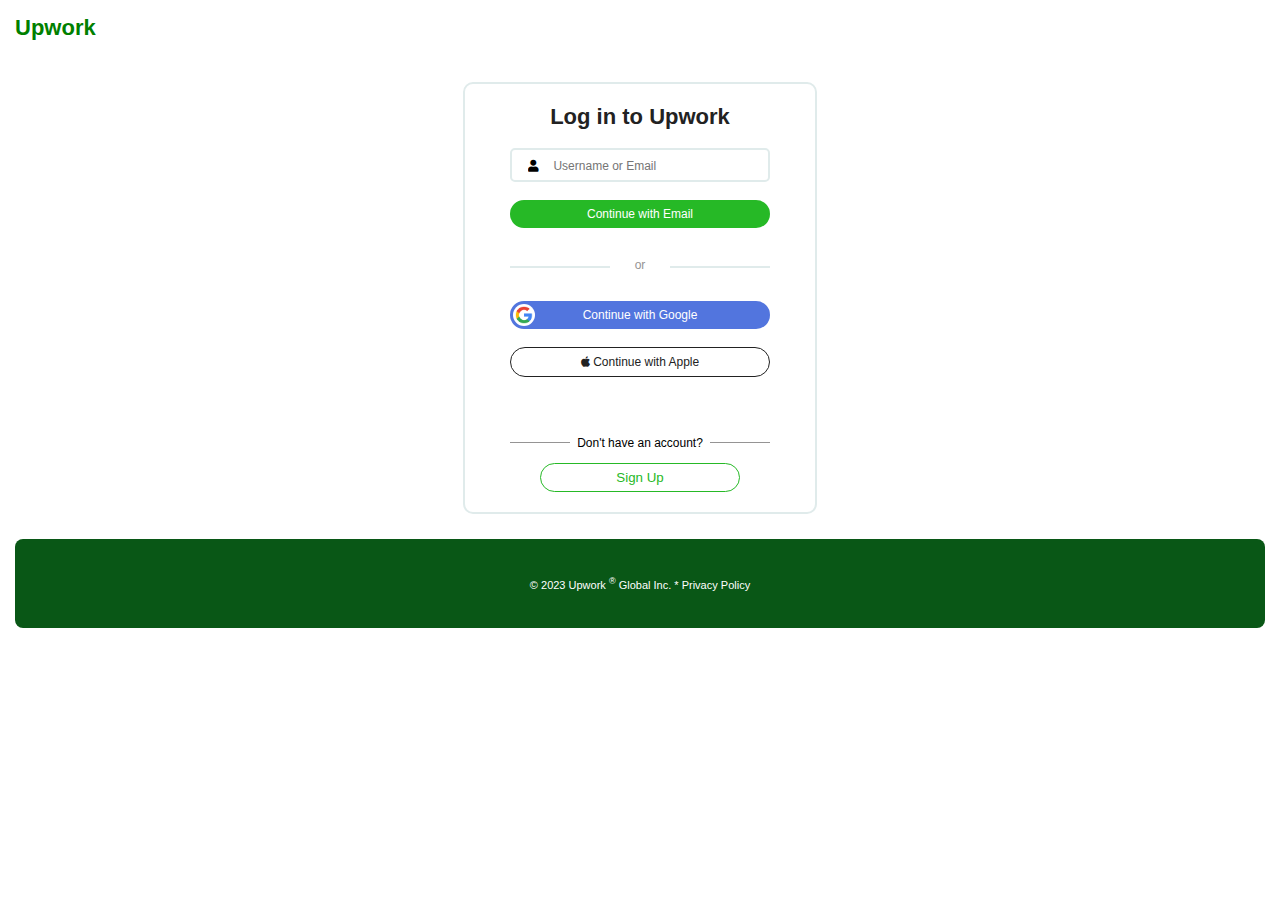
==== commit 0963d8fb: "skill section not yet completed" ====
--- a/login.html
+++ b/login.html
@@ -25,7 +25,7 @@
                     <span><i class="fa fa-user"></i></span>
                     <input type="text" placeholder="Username or Email">
                 </div>
-                <button class="loginSubmit">
+                <button type="submit" class="loginSubmit">
                     Continue with Email
                 </button>
                 <div class="orSec">
@@ -35,8 +35,8 @@
                 </div>
                 <a href="">
                     <div class="googleBtn">
-                        <span><i class="fab fa-google"></i></span>
-                        Continue with Google
+                        <img src="./img/google.png" class="google">
+                        <span>Continue with Google</span>
                     </div>
                 </a>
                 <a href="">
@@ -46,17 +46,16 @@
                     </div>    
                 </a>
             </form>
-
             <div class="loginDown">
                 <div class="loginDownOne">
                     <div class="loginDownhr"></div>
-                    <p>Already have an account?</p>
+                    <p>Don't have an account?</p>
                     <div class="loginDownhr"></div>
                 </div>
                 <div class="loginDownTwo">
                     <a href="signup.html">
                         <button class="loginDownBtn">
-                            Sign In
+                            Sign Up
                         </button>
                     </a>
                 </div>
--- a/style.css
+++ b/style.css
@@ -1201,18 +1201,18 @@
 ===============
 */
 .skillsSection{
-    display: grid;
+    /* display: grid;
     grid-template-columns: repeat(2, 1fr);
-    place-content: center;
-    /* justify-content: center; */
-    /* border: 2px solid red; */
+    place-content: center; */
+    position: relative;
+    margin-bottom: 320px;
+
 }
 .skill_left{
     width: 300px;
     padding: 10px;
-    position: relative;
-    /* border: 2px solid red; */
-
+    display: flex;
+    flex-direction: column;
 }
 .skillHead{
     font-size: 30px;
@@ -1229,16 +1229,20 @@
     font-size: 9px;
 }
 
-.skill_right{
+/* .skill_right{
     display: flex;
     flex-direction: column;
     height: 630px;
-}
+} */
 .skillContainer{
+    position: absolute;
+    top: 1px;
+    right: 1px;
+    /* border: 1px solid red; */
     display: grid;
-    grid-template-columns: repeat(2, 1fr);
-    row-gap: 15px;
-    column-gap: 30px;
+    grid-template-columns: repeat(3, 1fr);
+    row-gap: 2px;
+    column-gap: 10px;
     padding: 10px;
 }
 .skillLink{
@@ -1246,34 +1250,27 @@
     font-weight: 500;
     color: var(--lightFont);
     transition: all 0.6s ease-in-out;
+    /* border: 1px solid blue; */
+    margin: 0;
 }
 .skillLink:hover{
     color: var(--liteGreen);
     text-decoration: underline;
 }
 .skillOneContainer{
-    /* display: none; */
     visibility: hidden;
 }
 .skillTwoContainer{
-    /* display: none; */
     visibility: hidden;
-    position: absolute;
 }
 .skillThreeContainer{
-    /* display: grid; */
-    /* grid-template-columns: repeat(3, 2fr); */
-    position: absolute;
     visibility: hidden;
 }
 .skillFourContainer{
-    /* display: none; */
-    position: absolute;
     visibility: hidden;
 }
 .skillShow{
     visibility: visible;
-    /* display: grid; */
 }
 
 /*
@@ -1476,13 +1473,19 @@
     width: 260px;
     font-size: 12px;
     margin-bottom: 18px;
-}
-.fa-google{
-    margin-right: 44px;
-    padding: 5px;
+    text-align: center;
+    position: relative;
+}
+.googleBtn span{
+    margin-top: -60px;
+}
+.google{
+    width: 22px;
+    height: 22px;
+    margin: 0 30px 0 -70px;
     border-radius: 50px;
-    background: var(--liteGreen);
-    border: 1px solid var(--liteGreen);
+    position: absolute;
+    top: 3px;
 }
 .appleBtn{
     background: #fff;
@@ -2267,8 +2270,11 @@
     SKILL SECTION
     ===============
     */
+    .skillsSection{
+        margin-bottom: 800px;
+    }
     .skillHead{
-        font-size: 20px;
+        font-size: 18px;
         font-weight: 500;
     }
     #skilltm{
@@ -2277,19 +2283,19 @@
     .skill_left{
         width: 170px;
     }
-    .skill_right{
+    /* .skill_right{
         width: 300px;
         height: 430px;
-    }
+    } */
     .skillContainer{
+        position: absolute;
+        top: 1px;
+        right: 1px;
         display: grid;
-        grid-template-columns: repeat(2, 1fr);
-        row-gap: 5px;
-        column-gap: 5px;
-        width: 100%;
-        /* margin-left: -100px; */
-        /* padding: 10px; */
-        /* margin-left: 20px; */
+        grid-template-columns: repeat(1, 1fr);
+        /* row-gap: 5px; */
+        column-gap: -5px;
+        /* width: 100%; */
     }
     .skillLink{
         font-size: 12px;
